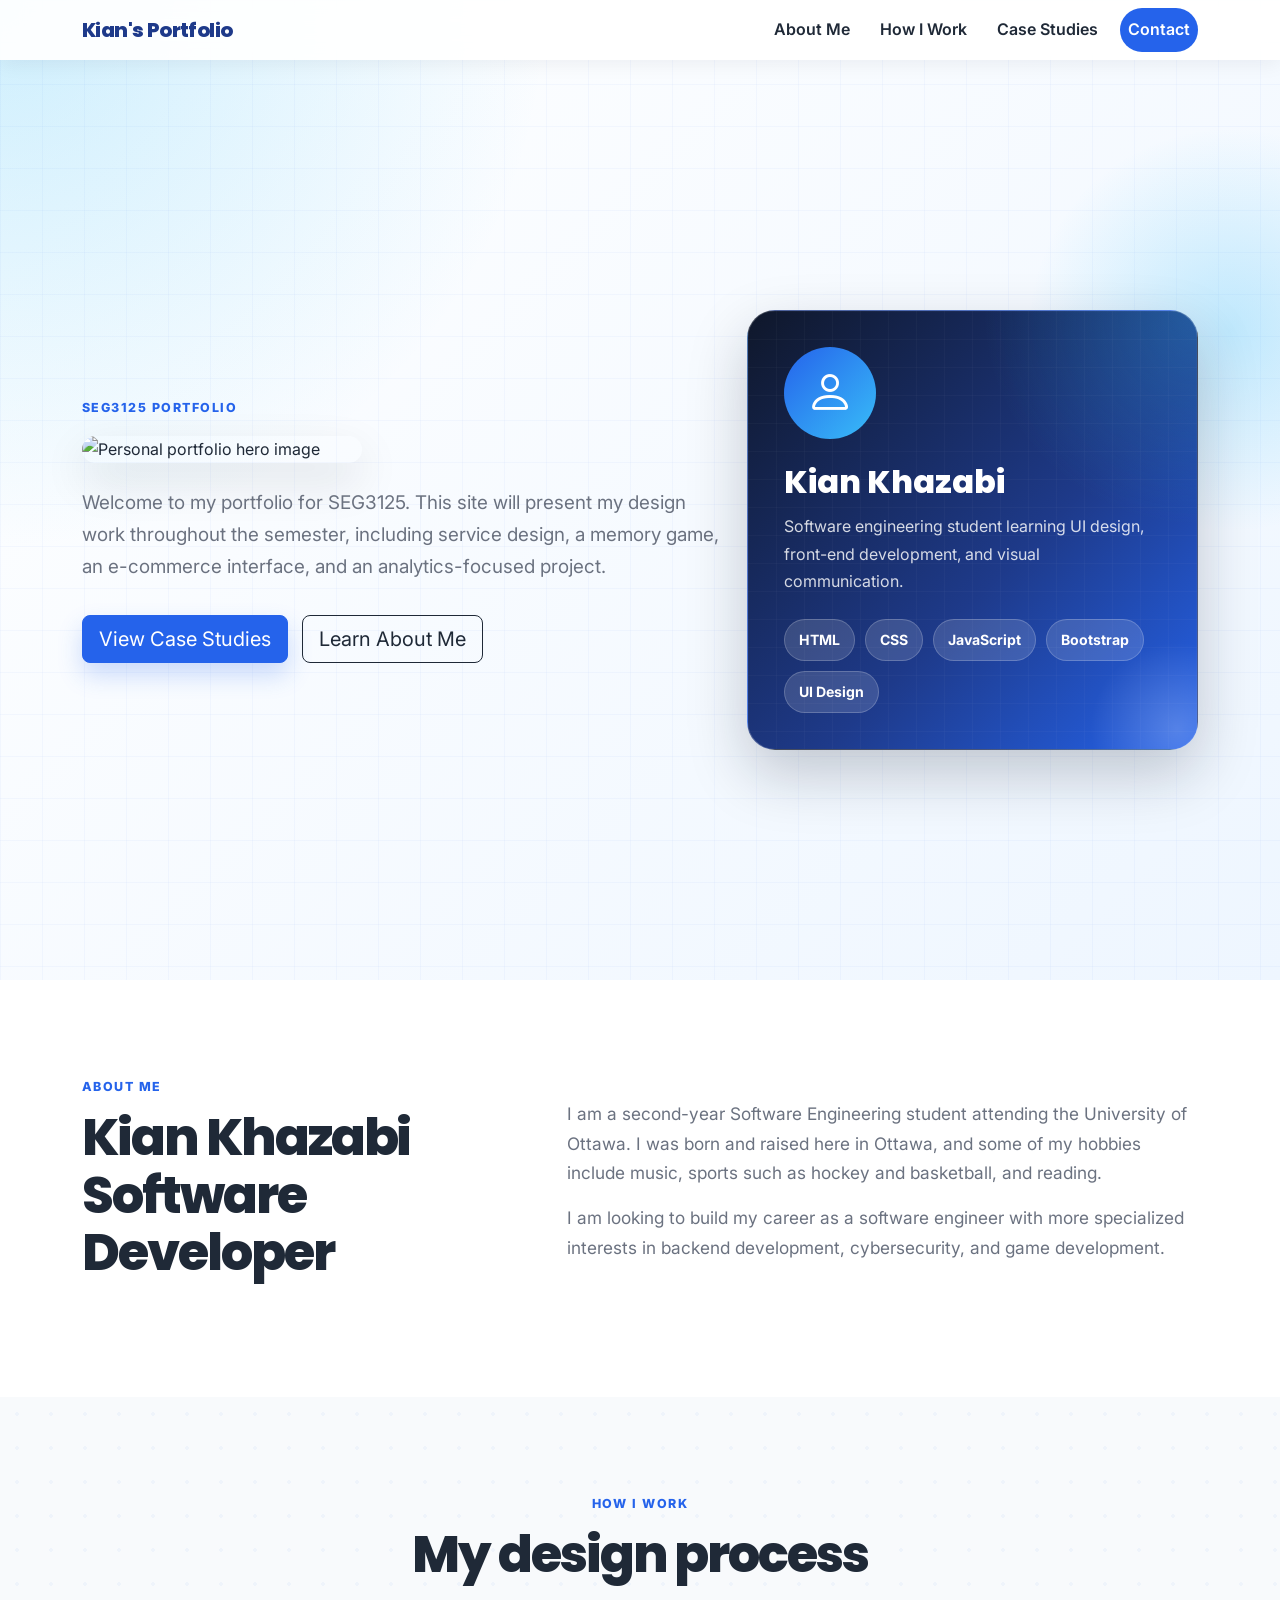
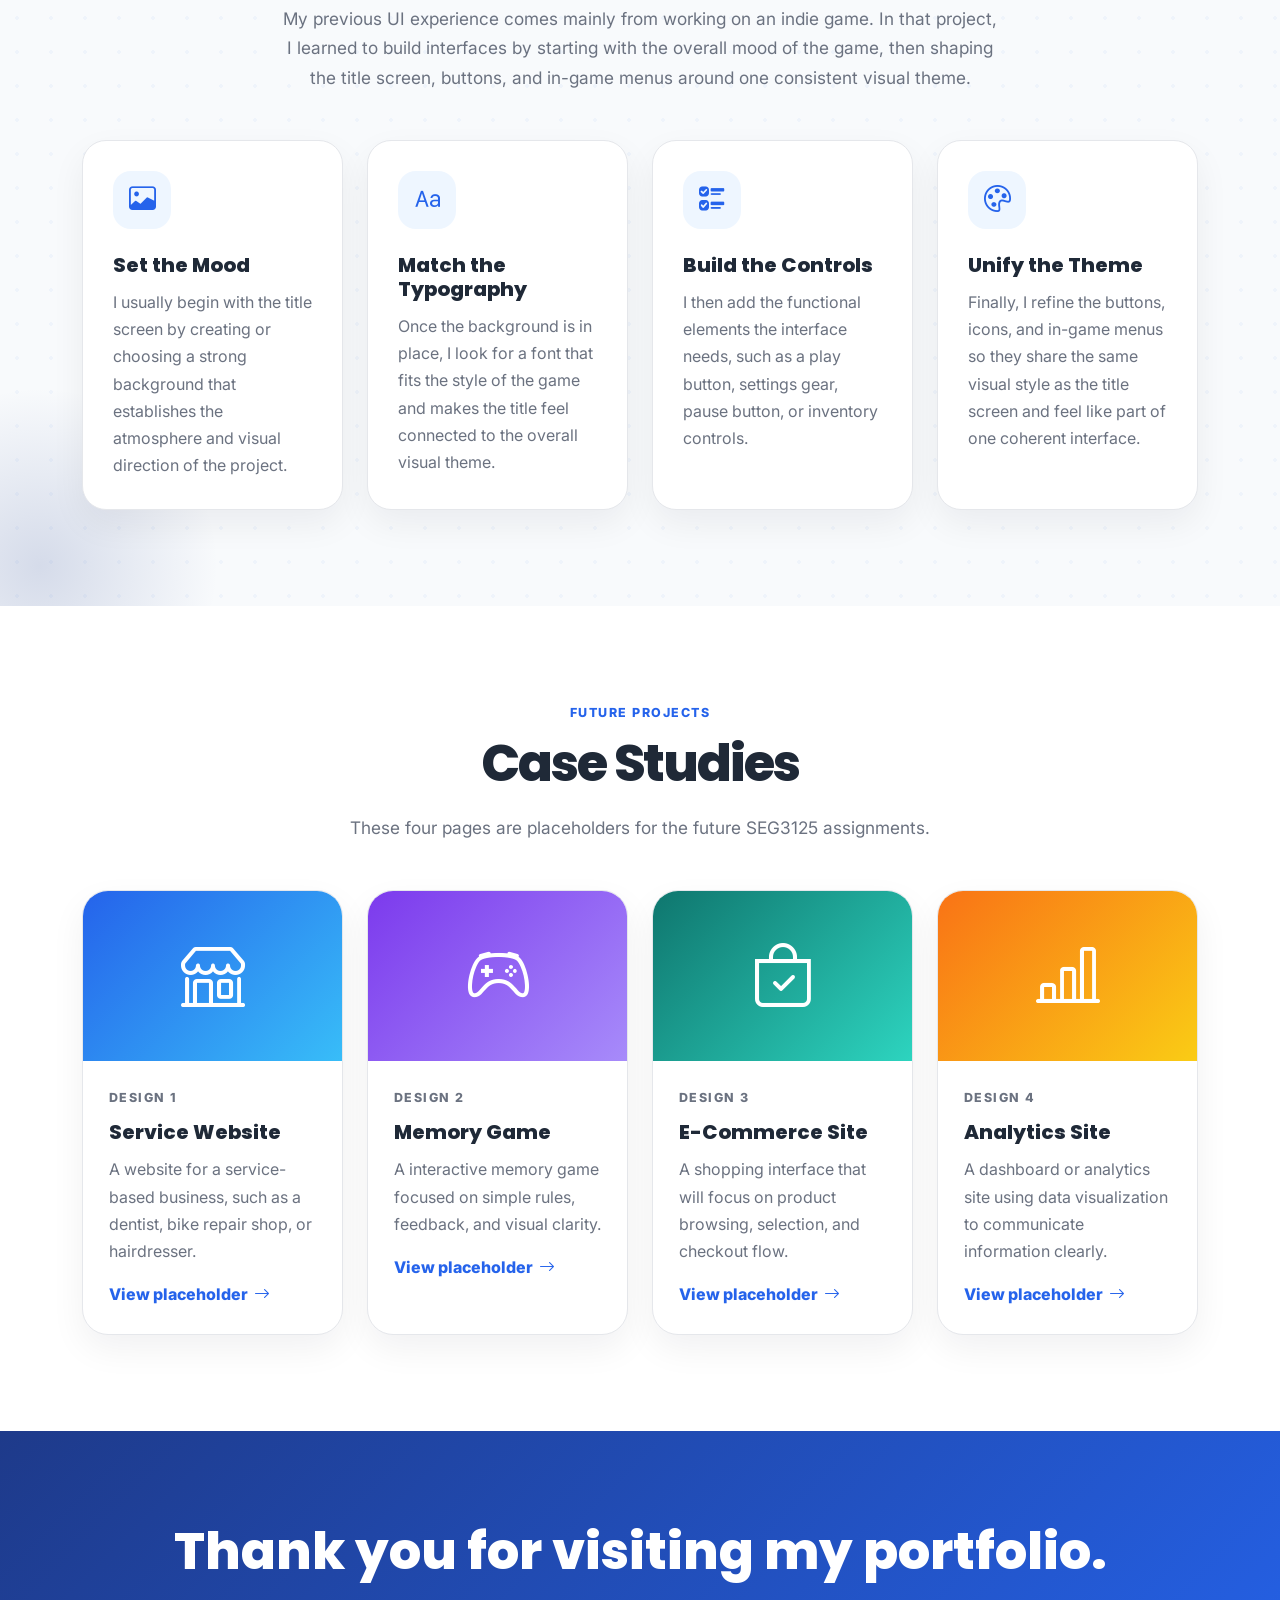
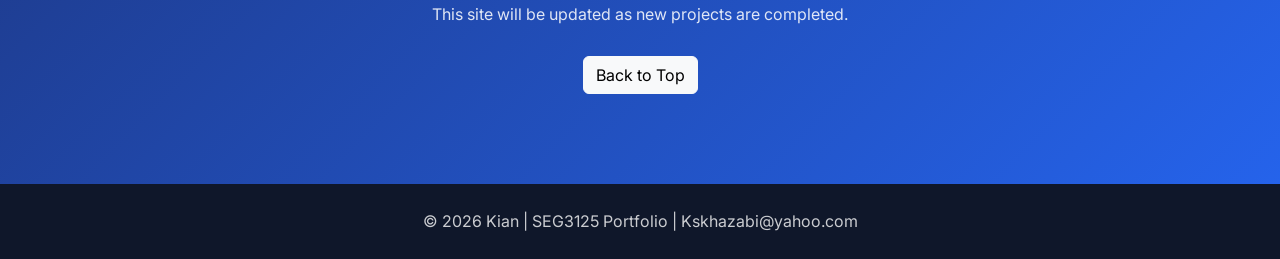
==== index.html @ 4640dfc4 "Add files via upload" ====
<!DOCTYPE html>
<html lang="en">
<head>
  <meta charset="UTF-8">

  <meta name="viewport" content="width=device-width, initial-scale=1.0">

  <title>SEG3125 Portfolio | Kian</title>

  <!-- Bootstrap 5 CSS -->
  <link href="https://cdn.jsdelivr.net/npm/bootstrap@5.3.3/dist/css/bootstrap.min.css" rel="stylesheet">

  <!-- Bootstrap Icons -->
  <link rel="stylesheet" href="https://cdn.jsdelivr.net/npm/bootstrap-icons@1.11.3/font/bootstrap-icons.css">

  <!-- Google Fonts -->
  <link href="https://fonts.googleapis.com/css2?family=Inter:wght@400;500;600;700;800&family=Poppins:wght@600;700;800&display=swap" rel="stylesheet">

  <!-- Custom CSS -->
  <link rel="stylesheet" href="style.css">
</head>

<body>

  <!-- Navigation -->
  <nav class="navbar navbar-expand-lg fixed-top custom-navbar">
    <div class="container">
      <a class="navbar-brand" href="#home">Kian's Portfolio</a>

      <button class="navbar-toggler" type="button" data-bs-toggle="collapse" data-bs-target="#mainNavbar" aria-controls="mainNavbar" aria-expanded="false" aria-label="Toggle navigation">
        <span class="navbar-toggler-icon"></span>
      </button>

      <div class="collapse navbar-collapse" id="mainNavbar">
        <ul class="navbar-nav ms-auto align-items-lg-center">
          <li class="nav-item">
            <a class="nav-link" href="#about">About Me</a>
          </li>

          <li class="nav-item">
            <a class="nav-link" href="#work">How I Work</a>
          </li>

          <li class="nav-item">
            <a class="nav-link" href="#projects">Case Studies</a>
          </li>

          <li class="nav-item">
            <a class="nav-link contact-link" href="#contact">Contact</a>
          </li>
        </ul>
      </div>
    </div>
  </nav>


  <!-- Hero -->
  <header id="home" class="hero-section">
    <div class="container">
      <div class="row align-items-center min-vh-100">
        <div class="col-lg-7">
          <p class="eyebrow">SEG3125 Portfolio</p>

          <div class="hero-image-wrapper">
            <img src="images/hero-image.jpg" alt="Personal portfolio hero image" class="hero-image">
          </div>

          <p class="hero-text">
            Welcome to my portfolio for SEG3125. This site will present my design work throughout the semester, including service design, a memory game, an e-commerce interface, and an analytics-focused project.
          </p>

          <div class="hero-buttons">
            <a href="#projects" class="btn btn-primary btn-lg">View Case Studies</a>
            <a href="#about" class="btn btn-outline-dark btn-lg">Learn About Me</a>
          </div>
        </div>

        <div class="col-lg-5 mt-5 mt-lg-0">
          <div class="hero-card">
            <div class="profile-circle">
              <i class="bi bi-person"></i>
            </div>

            <h2>Kian Khazabi</h2>

            <p>
              Software engineering student learning UI design, front-end development, and visual communication.
            </p>

            <div class="skill-tags">
              <span>HTML</span>
              <span>CSS</span>
              <span>JavaScript</span>
              <span>Bootstrap</span>
              <span>UI Design</span>
            </div>
          </div>
        </div>
      </div>
    </div>
  </header>


  <!-- About Me -->
  <section id="about" class="section-padding">
    <div class="container">
      <div class="row align-items-center g-5">
        <div class="col-lg-5">
          <p class="section-label">About Me</p>
          <h2 class="section-title">Kian Khazabi <br> Software Developer</h2>
        </div>

        <div class="col-lg-7">
          <p class="section-text">
            I am a second-year Software Engineering student attending the University of Ottawa. I was born and raised here in Ottawa, and some of my hobbies include music, sports such as hockey and basketball, and reading.
          </p>

          <p class="section-text">
            I am looking to build my career as a software engineer with more specialized interests in backend development, cybersecurity, and game development.
          </p>
        </div>
      </div>
    </div>
  </section>


  <!-- How I Work -->
  <section id="work" class="section-padding soft-bg">
    <div class="container">
      <div class="text-center mb-5">
        <p class="section-label">How I Work</p>
        <h2 class="section-title">My design process</h2>
        <p class="section-subtitle">
          My previous UI experience comes mainly from working on an indie game. In that project, I learned to build interfaces by starting with the overall mood of the game, then shaping the title screen, buttons, and in-game menus around one consistent visual theme.
        </p>
      </div>

      <div class="row g-4">
        <div class="col-md-6 col-lg-3">
          <div class="process-card">
            <div class="icon-box">
              <i class="bi bi-image"></i>
            </div>

            <h3>Set the Mood</h3>

            <p>
              I usually begin with the title screen by creating or choosing a strong background that establishes the atmosphere and visual direction of the project.
            </p>
          </div>
        </div>

        <div class="col-md-6 col-lg-3">
          <div class="process-card">
            <div class="icon-box">
              <i class="bi bi-type"></i>
            </div>

            <h3>Match the Typography</h3>

            <p>
              Once the background is in place, I look for a font that fits the style of the game and makes the title feel connected to the overall visual theme.
            </p>
          </div>
        </div>

        <div class="col-md-6 col-lg-3">
          <div class="process-card">
            <div class="icon-box">
              <i class="bi bi-ui-checks"></i>
            </div>

            <h3>Build the Controls</h3>

            <p>
              I then add the functional elements the interface needs, such as a play button, settings gear, pause button, or inventory controls.
            </p>
          </div>
        </div>

        <div class="col-md-6 col-lg-3">
          <div class="process-card">
            <div class="icon-box">
              <i class="bi bi-palette"></i>
            </div>

            <h3>Unify the Theme</h3>

            <p>
              Finally, I refine the buttons, icons, and in-game menus so they share the same visual style as the title screen and feel like part of one coherent interface.
            </p>
          </div>
        </div>
      </div>
    </div>
  </section>


  <!-- Case Studies -->
  <section id="projects" class="section-padding">
    <div class="container">
      <div class="text-center mb-5">
        <p class="section-label">Future Projects</p>
        <h2 class="section-title">Case Studies</h2>
        <p class="section-subtitle">
          These four pages are placeholders for the future SEG3125 assignments.
        </p>
      </div>

      <div class="row g-4">

        <div class="col-md-6 col-lg-3">
          <article class="project-card">
            <div class="project-image service-bg">
              <i class="bi bi-shop"></i>
            </div>

            <div class="project-content">
              <p class="project-type">Design 1</p>
              <h3>Service Website</h3>
              <p>
                A website for a service-based business, such as a dentist, bike repair shop, or hairdresser.
              </p>
              <a href="service.html" class="project-link">
                View placeholder <i class="bi bi-arrow-right"></i>
              </a>
            </div>
          </article>
        </div>

        <div class="col-md-6 col-lg-3">
          <article class="project-card">
            <div class="project-image game-bg">
              <i class="bi bi-controller"></i>
            </div>

            <div class="project-content">
              <p class="project-type">Design 2</p>
              <h3>Memory Game</h3>
              <p>
                A interactive memory game focused on simple rules, feedback, and visual clarity.
              </p>
              <a href="memory-game.html" class="project-link">
                View placeholder <i class="bi bi-arrow-right"></i>
              </a>
            </div>
          </article>
        </div>

        <div class="col-md-6 col-lg-3">
          <article class="project-card">
            <div class="project-image ecommerce-bg">
              <i class="bi bi-bag-check"></i>
            </div>

            <div class="project-content">
              <p class="project-type">Design 3</p>
              <h3>E-Commerce Site</h3>
              <p>
                A shopping interface that will focus on product browsing, selection, and checkout flow.
              </p>
              <a href="ecommerce.html" class="project-link">
                View placeholder <i class="bi bi-arrow-right"></i>
              </a>
            </div>
          </article>
        </div>

        <div class="col-md-6 col-lg-3">
          <article class="project-card">
            <div class="project-image analytics-bg">
              <i class="bi bi-bar-chart-line"></i>
            </div>

            <div class="project-content">
              <p class="project-type">Design 4</p>
              <h3>Analytics Site</h3>
              <p>
                A dashboard or analytics site using data visualization to communicate information clearly.
              </p>
              <a href="analytics.html" class="project-link">
                View placeholder <i class="bi bi-arrow-right"></i>
              </a>
            </div>
          </article>
        </div>

      </div>
    </div>
  </section>


  <!-- Contact -->
  <section id="contact" class="contact-section">
    <div class="container text-center">
      <h2>Thank you for visiting my portfolio.</h2>

      <p>
        This site will be updated as new projects are completed.
      </p>

      <a href="#home" class="btn btn-light">Back to Top</a>
    </div>
  </section>


  <!-- Footer -->
  <footer class="footer">
    <div class="container text-center">
      <p class="mb-0">© 2026 Kian | SEG3125 Portfolio | Kskhazabi@yahoo.com</p>
    </div>
  </footer>


  <!-- Bootstrap 5 JavaScript -->
  <script src="https://cdn.jsdelivr.net/npm/bootstrap@5.3.3/dist/js/bootstrap.bundle.min.js"></script>

  <!-- Custom JavaScript -->
  <script src="script.js"></script>
</body>
</html>
---- style.css ----
:root {
  --primary-colour: #2563eb;
  --primary-dark: #1e3a8a;
  --accent-colour: #38bdf8;
  --text-dark: #1f2937;
  --text-muted: #6b7280;
  --background-light: #f8fafc;
  --background-soft: #eef6ff;
  --white: #ffffff;
  --border-light: #e5e7eb;
  --shadow-soft: 0 18px 45px rgba(15, 23, 42, 0.08);
}

html {
  scroll-behavior: smooth;
}

body {
  font-family: "Inter", sans-serif;
  color: var(--text-dark);
  background-color: var(--white);
  line-height: 1.7;
}

h1,
h2,
h3,
h4,
h5,
.navbar-brand {
  font-family: "Poppins", sans-serif;
}

a {
  text-decoration: none;
}

.custom-navbar {
  background-color: rgba(255, 255, 255, 0.92);
  backdrop-filter: blur(12px);
  box-shadow: 0 4px 20px rgba(15, 23, 42, 0.06);
}

.navbar-scrolled {
  box-shadow: 0 8px 28px rgba(15, 23, 42, 0.1);
}

.navbar-brand {
  color: var(--primary-dark);
  font-weight: 800;
  letter-spacing: -0.03em;
}

.nav-link {
  color: var(--text-dark);
  font-weight: 600;
  margin-left: 14px;
}

.nav-link:hover,
.nav-link:focus {
  color: var(--primary-colour);
}

.contact-link {
  background-color: var(--primary-colour);
  color: var(--white);
  padding: 8px 18px;
  border-radius: 999px;
}

.contact-link:hover,
.contact-link:focus {
  background-color: var(--primary-dark);
  color: var(--white);
}

.hero-section {
  position: relative;
  overflow: hidden;
  background:
    radial-gradient(circle at top left, rgba(56, 189, 248, 0.25), transparent 34%),
    linear-gradient(135deg, #ffffff 0%, #eef6ff 100%);
  padding-top: 80px;
}

.hero-section::before {
  content: "";
  position: absolute;
  inset: 0;
  background-image:
    linear-gradient(rgba(37, 99, 235, 0.08) 1px, transparent 1px),
    linear-gradient(90deg, rgba(37, 99, 235, 0.08) 1px, transparent 1px);
  background-size: 42px 42px;
  opacity: 0.45;
  pointer-events: none;
}

.hero-section::after {
  content: "";
  position: absolute;
  width: 420px;
  height: 420px;
  right: -160px;
  top: 120px;
  background: radial-gradient(circle, rgba(56, 189, 248, 0.28), transparent 68%);
  border-radius: 50%;
  pointer-events: none;
}

.hero-section .container {
  position: relative;
  z-index: 1;
}

.eyebrow,
.section-label,
.project-type {
  color: var(--primary-colour);
  font-weight: 800;
  text-transform: uppercase;
  letter-spacing: 0.12em;
  font-size: 0.78rem;
  margin-bottom: 12px;
}

.hero-image-wrapper {
  max-width: 280px;
  margin-top: 18px;
  margin-bottom: 24px;
}

.hero-image {
  width: 100%;
  height: auto;
  display: block;
  border-radius: 28px;
  box-shadow: 0 18px 45px rgba(15, 23, 42, 0.12);
  object-fit: cover;
}

.hero-text {
  color: var(--text-muted);
  font-size: 1.18rem;
  max-width: 720px;
  margin-top: 24px;
}

.hero-buttons {
  display: flex;
  flex-wrap: wrap;
  gap: 14px;
  margin-top: 32px;
}

.btn-primary {
  background-color: var(--primary-colour);
  border-color: var(--primary-colour);
  box-shadow: 0 12px 24px rgba(37, 99, 235, 0.22);
}

.btn-primary:hover,
.btn-primary:focus {
  background-color: var(--primary-dark);
  border-color: var(--primary-dark);
}

.btn-outline-dark {
  border-color: var(--text-dark);
  color: var(--text-dark);
}

.btn-outline-dark:hover,
.btn-outline-dark:focus {
  background-color: var(--text-dark);
  color: var(--white);
}

.hero-card {
  position: relative;
  overflow: hidden;
  background:
    radial-gradient(circle at top right, rgba(56, 189, 248, 0.28), transparent 34%),
    linear-gradient(135deg, #0f172a 0%, #1e3a8a 58%, #2563eb 100%);
  border: 1px solid rgba(255, 255, 255, 0.22);
  border-radius: 28px;
  padding: 36px;
  box-shadow: 0 24px 60px rgba(15, 23, 42, 0.22);
  color: var(--white);
}

.hero-card::before {
  content: "";
  position: absolute;
  inset: 0;
  background-image:
    linear-gradient(rgba(255, 255, 255, 0.08) 1px, transparent 1px),
    linear-gradient(90deg, rgba(255, 255, 255, 0.08) 1px, transparent 1px);
  background-size: 28px 28px;
  opacity: 0.35;
  pointer-events: none;
}

.hero-card::after {
  content: "";
  position: absolute;
  width: 180px;
  height: 180px;
  right: -70px;
  bottom: -70px;
  background: radial-gradient(circle, rgba(255, 255, 255, 0.22), transparent 68%);
  border-radius: 50%;
  pointer-events: none;
}

.hero-card > * {
  position: relative;
  z-index: 1;
}

.profile-circle {
  width: 92px;
  height: 92px;
  border-radius: 50%;
  background: linear-gradient(135deg, var(--primary-colour), var(--accent-colour));
  color: var(--white);
  display: flex;
  align-items: center;
  justify-content: center;
  font-size: 3rem;
  margin-bottom: 24px;
}

.hero-card h2 {
  color: var(--white);
  font-weight: 800;
  margin-bottom: 12px;
}

.hero-card p {
  color: rgba(255, 255, 255, 0.82);
  margin-bottom: 24px;
}

.skill-tags {
  display: flex;
  flex-wrap: wrap;
  gap: 10px;
}

.skill-tags span {
  background-color: rgba(255, 255, 255, 0.14);
  color: var(--white);
  padding: 8px 14px;
  border-radius: 999px;
  font-weight: 700;
  font-size: 0.88rem;
  border: 1px solid rgba(255, 255, 255, 0.2);
}
.section-padding {
  padding: 96px 0;
}

.soft-bg {
  background-color: var(--background-light);
}

#work {
  position: relative;
  overflow: hidden;
}

#work::before {
  content: "";
  position: absolute;
  inset: 0;
  background-image:
    radial-gradient(circle, rgba(37, 99, 235, 0.12) 2px, transparent 2px);
  background-size: 34px 34px;
  opacity: 0.35;
  pointer-events: none;
}

#work::after {
  content: "";
  position: absolute;
  width: 360px;
  height: 360px;
  left: -140px;
  bottom: -140px;
  background: radial-gradient(circle, rgba(30, 58, 138, 0.16), transparent 70%);
  border-radius: 50%;
  pointer-events: none;
}

#work .container {
  position: relative;
  z-index: 1;
}

.section-title {
  font-size: clamp(2rem, 4vw, 3.25rem);
  font-weight: 800;
  line-height: 1.12;
  letter-spacing: -0.04em;
  margin-bottom: 20px;
}

.section-text,
.section-subtitle {
  color: var(--text-muted);
  font-size: 1.08rem;
}

.section-subtitle {
  max-width: 720px;
  margin: 0 auto;
}

.process-card {
  height: 100%;
  background-color: var(--white);
  border: 1px solid var(--border-light);
  border-radius: 24px;
  padding: 30px;
  box-shadow: 0 14px 35px rgba(15, 23, 42, 0.06);
  transition: transform 0.2s ease, box-shadow 0.2s ease;
}

.process-card:hover {
  transform: translateY(-6px);
  box-shadow: var(--shadow-soft);
}

.icon-box {
  width: 58px;
  height: 58px;
  border-radius: 18px;
  background-color: var(--background-soft);
  color: var(--primary-colour);
  display: flex;
  align-items: center;
  justify-content: center;
  font-size: 1.7rem;
  margin-bottom: 24px;
}

.process-card h3 {
  font-size: 1.25rem;
  font-weight: 800;
  margin-bottom: 12px;
}

.process-card p {
  color: var(--text-muted);
  margin-bottom: 0;
}

.project-card {
  height: 100%;
  background-color: var(--white);
  border: 1px solid var(--border-light);
  border-radius: 26px;
  overflow: hidden;
  box-shadow: 0 14px 35px rgba(15, 23, 42, 0.06);
  transition: transform 0.2s ease, box-shadow 0.2s ease;
}

.project-card:hover {
  transform: translateY(-8px);
  box-shadow: var(--shadow-soft);
}

.project-image {
  min-height: 170px;
  display: flex;
  align-items: center;
  justify-content: center;
  color: var(--white);
  font-size: 4rem;
}

.service-bg {
  background: linear-gradient(135deg, #2563eb, #38bdf8);
}

.game-bg {
  background: linear-gradient(135deg, #7c3aed, #a78bfa);
}

.ecommerce-bg {
  background: linear-gradient(135deg, #0f766e, #2dd4bf);
}

.analytics-bg {
  background: linear-gradient(135deg, #f97316, #facc15);
}

.project-content {
  padding: 26px;
}

.project-content h3 {
  font-size: 1.25rem;
  font-weight: 800;
  margin-bottom: 12px;
}

.project-content p {
  color: var(--text-muted);
}

.project-link {
  color: var(--primary-colour);
  font-weight: 800;
  display: inline-flex;
  align-items: center;
  gap: 6px;
}

.project-link:hover,
.project-link:focus {
  color: var(--primary-dark);
}

.contact-section {
  background: linear-gradient(135deg, var(--primary-dark), var(--primary-colour));
  color: var(--white);
  padding: 90px 0;
}

.contact-section h2 {
  font-size: clamp(2rem, 4vw, 3.25rem);
  font-weight: 800;
  margin-bottom: 18px;
}

.contact-section p {
  max-width: 680px;
  margin: 0 auto 28px auto;
  color: rgba(255, 255, 255, 0.86);
}

.footer {
  background-color: #0f172a;
  color: rgba(255, 255, 255, 0.78);
  padding: 24px 0;
}

@media (max-width: 991px) {
  .nav-link {
    margin-left: 0;
    margin-top: 8px;
  }

  .contact-link {
    display: inline-block;
    margin-top: 12px;
  }

  .hero-section {
    padding-top: 110px;
    padding-bottom: 60px;
  }
}

@media (max-width: 575px) {
  .hero-buttons {
    flex-direction: column;
  }

  .hero-buttons .btn {
    width: 100%;
  }

  .section-padding {
    padding: 72px 0;
  }

  .hero-card {
    padding: 28px;
  }

  .hero-image-wrapper {
    max-width: 180px;
  }
}
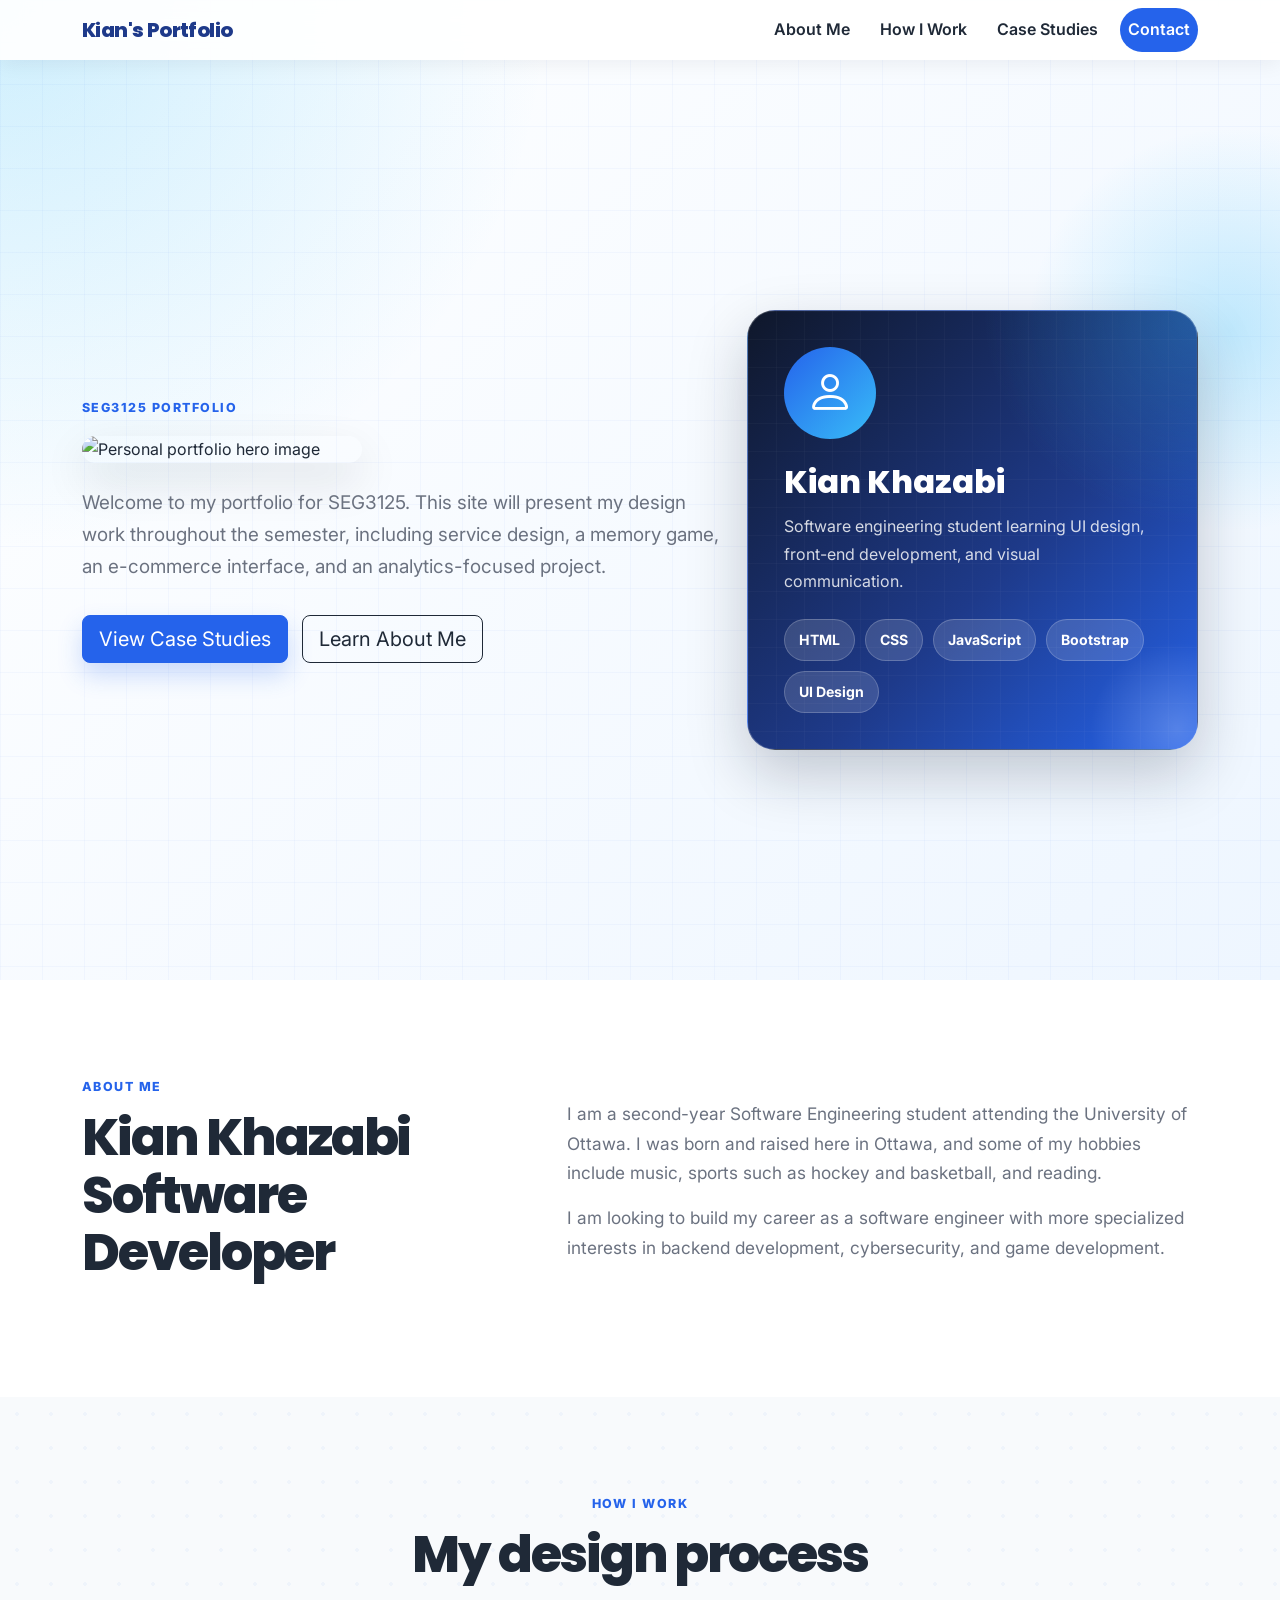
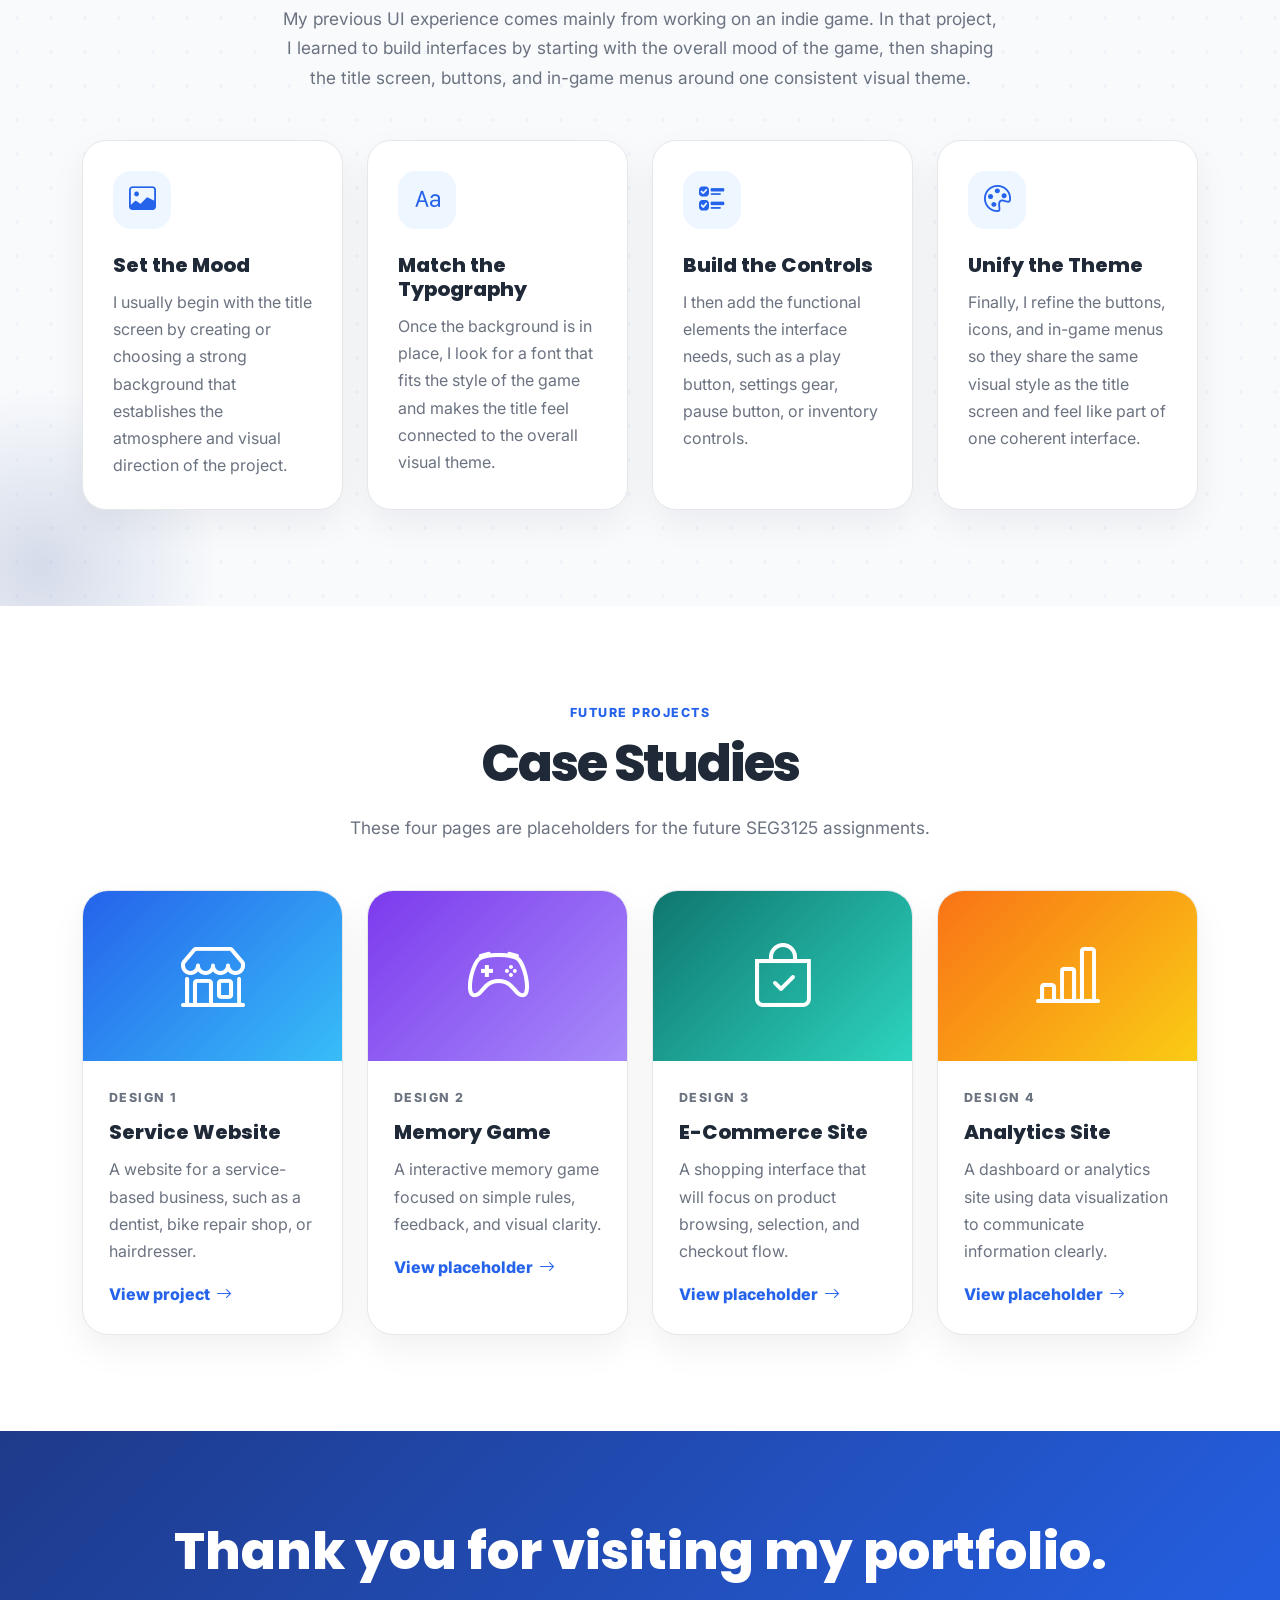
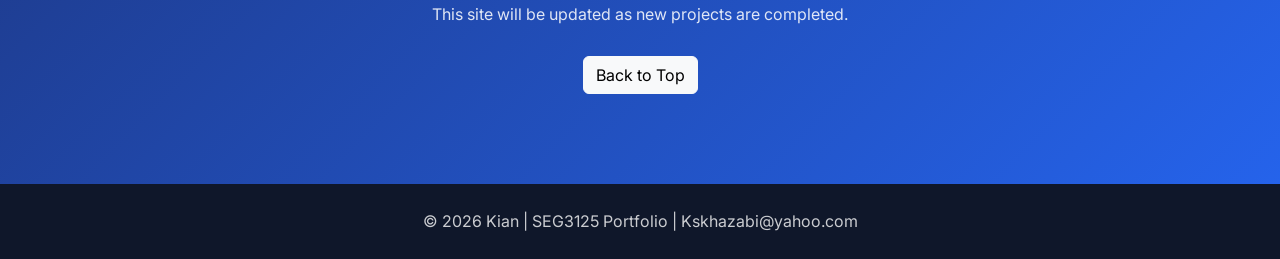
==== commit 4d61df74: "updated index.html" ====
--- a/index.html
+++ b/index.html
@@ -222,7 +222,7 @@
                 A website for a service-based business, such as a dentist, bike repair shop, or hairdresser.
               </p>
               <a href="service.html" class="project-link">
-                View placeholder <i class="bi bi-arrow-right"></i>
+                View project <i class="bi bi-arrow-right"></i>
               </a>
             </div>
           </article>
@@ -318,4 +318,4 @@
   <!-- Custom JavaScript -->
   <script src="script.js"></script>
 </body>
-</html>+</html>
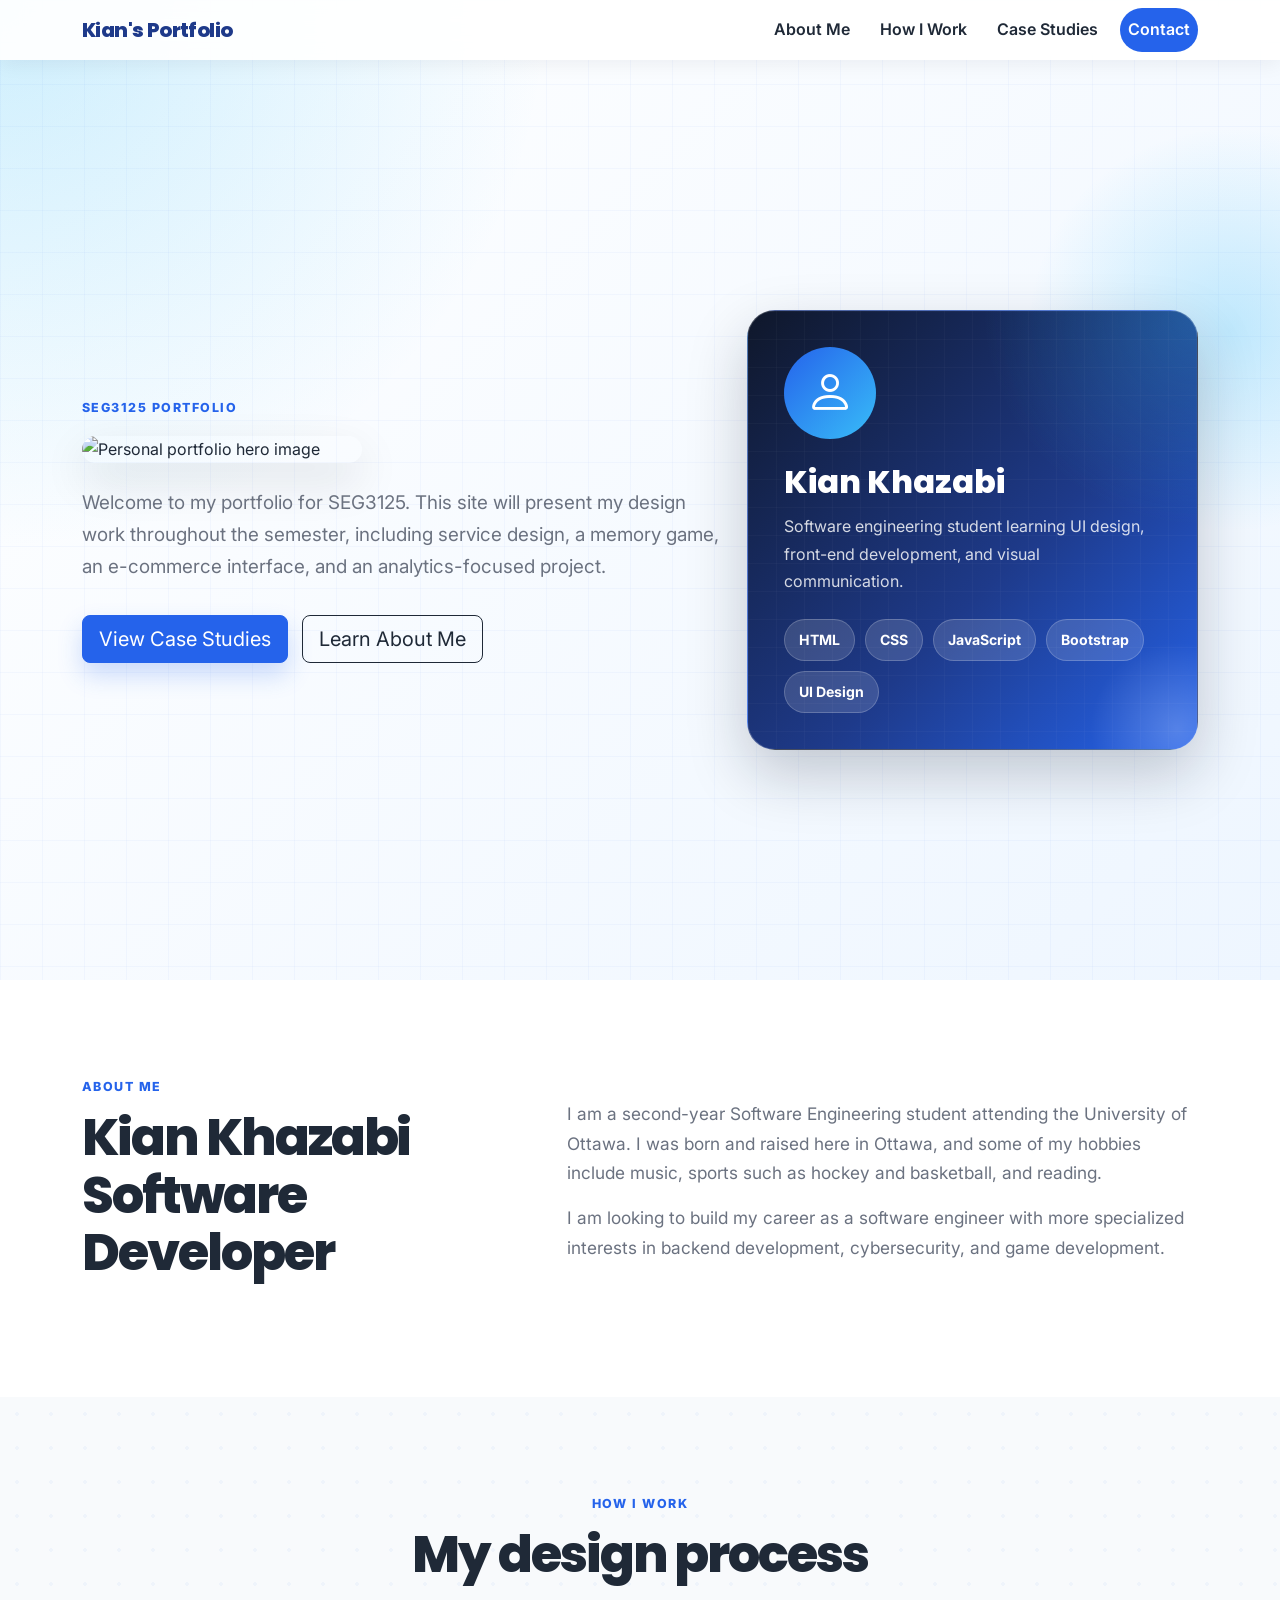
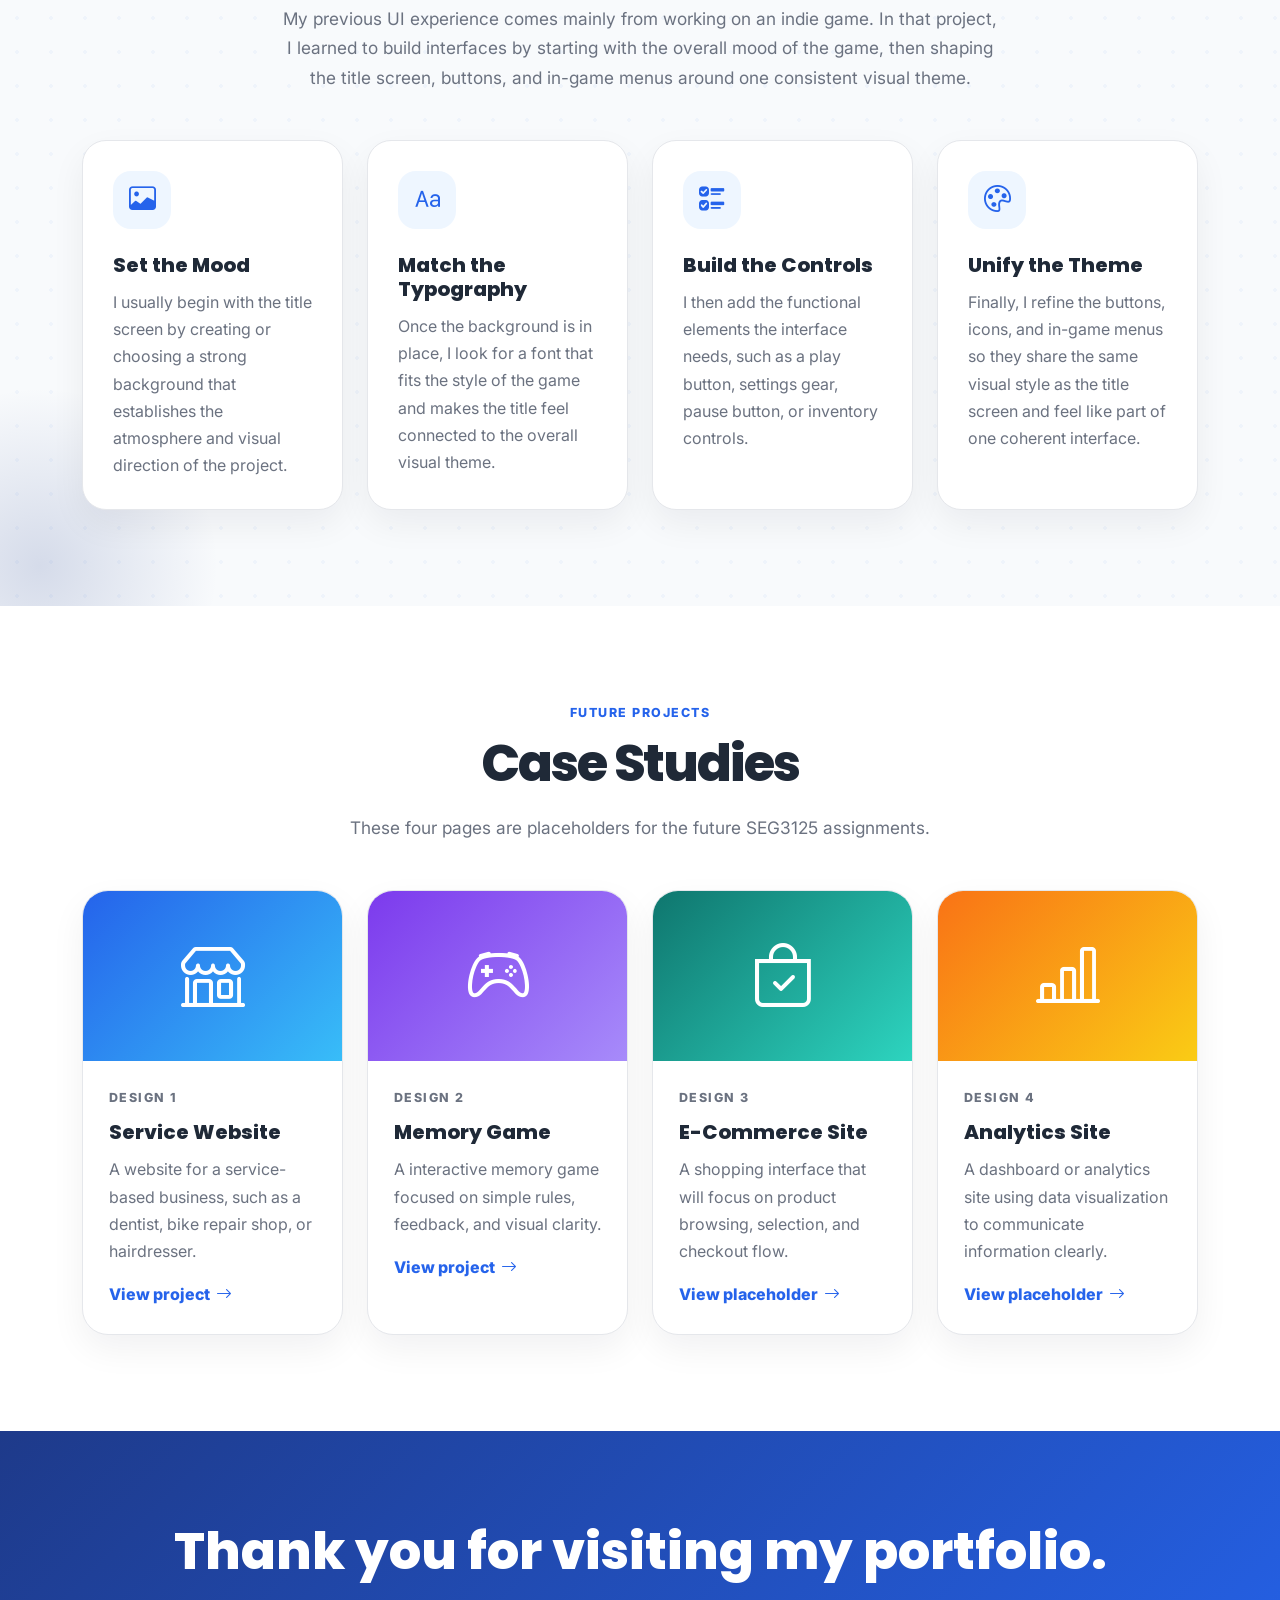
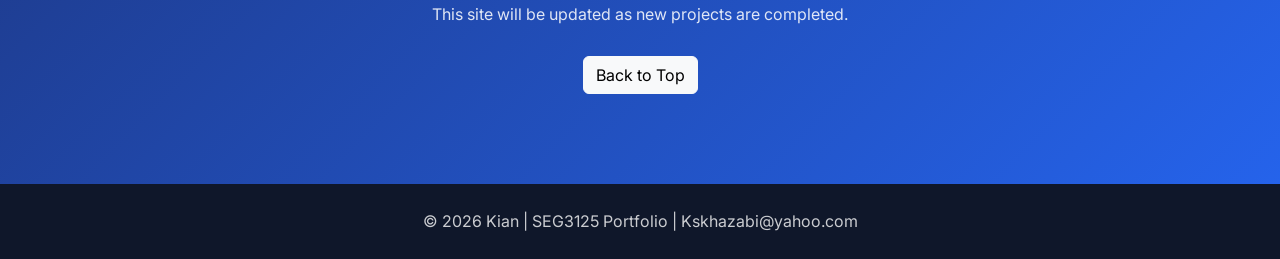
==== commit 4f518796: "update index.html memory game button to say view project" ====
--- a/index.html
+++ b/index.html
@@ -241,7 +241,7 @@
                 A interactive memory game focused on simple rules, feedback, and visual clarity.
               </p>
               <a href="memory-game.html" class="project-link">
-                View placeholder <i class="bi bi-arrow-right"></i>
+                View project <i class="bi bi-arrow-right"></i>
               </a>
             </div>
           </article>
